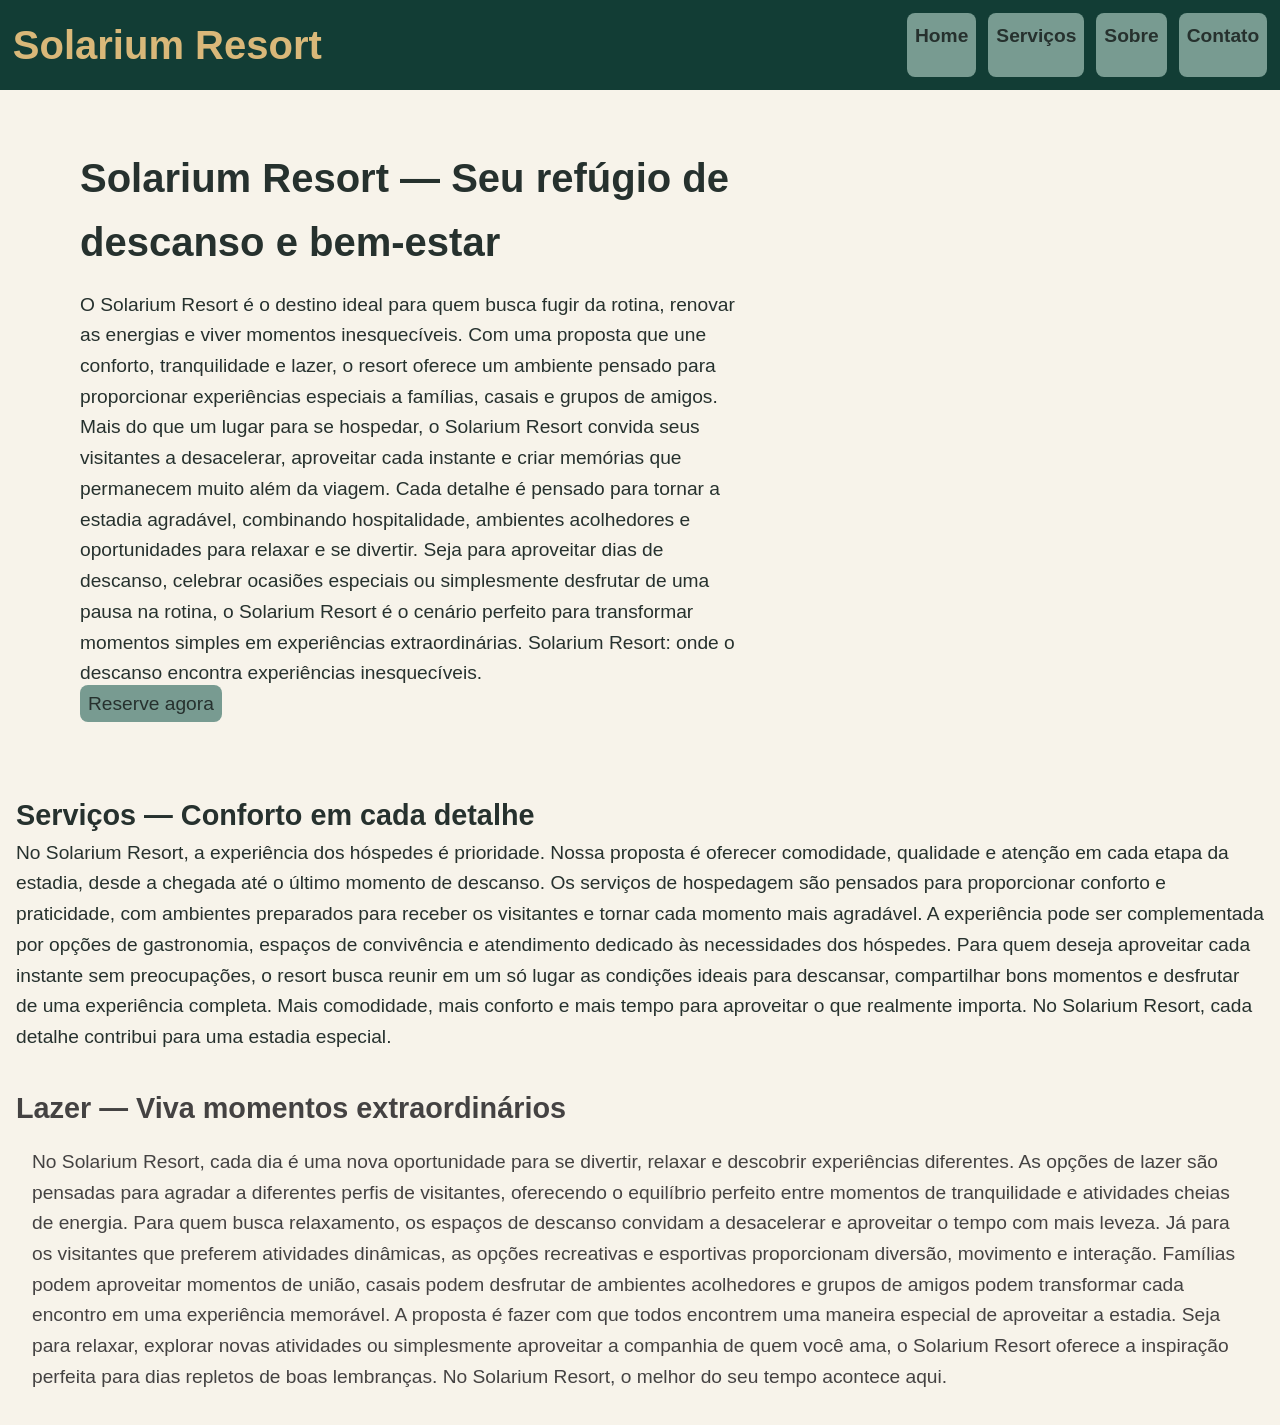
==== index.html @ 3e51956e "Mudança na identidade visual, padronização das cores em variáveis entre outros" ====
<!DOCTYPE html>
<html lang="">
  <head>
    <meta charset="utf-8">
    <title>Solarium Resort</title>
    <link rel="stylesheet" href="style.css">
  </head>
  <body>
    <header class="header">
      <div class="header_logo">Solarium Resort</div>

      <nav class="menu">
        <a class="one" href="#">Home</a>
        <a class="one" href="#">Serviços</a>
        <a class="one" href="#">Sobre</a>
        <a class="one" href="#">Contato</a>
        </nav>
    </header>
    <main>
      <section class="intro">
        <div class="intro_text">
          <h1>Solarium Resort — Seu refúgio de descanso e bem-estar</h1>
          <p>O Solarium Resort é o destino ideal para quem busca fugir da rotina, renovar as energias e viver momentos inesquecíveis. Com uma proposta que une conforto, tranquilidade e lazer, o resort oferece um ambiente pensado para proporcionar experiências especiais a famílias, casais e grupos de amigos.
Mais do que um lugar para se hospedar, o Solarium Resort convida seus visitantes a desacelerar, aproveitar cada instante e criar memórias que permanecem muito além da viagem. Cada detalhe é pensado para tornar a estadia agradável, combinando hospitalidade, ambientes acolhedores e oportunidades para relaxar e se divertir.
Seja para aproveitar dias de descanso, celebrar ocasiões especiais ou simplesmente desfrutar de uma pausa na rotina, o Solarium Resort é o cenário perfeito para transformar momentos simples em experiências extraordinárias.
Solarium Resort: onde o descanso encontra experiências inesquecíveis.</p>
          <a class="one" href="#" class="btn">Reserve agora</a>
        </div>
      </section>

      <section class="services">
        <h2>Serviços — Conforto em cada detalhe</h2>
        <div class="services_text">
          <p>No Solarium Resort, a experiência dos hóspedes é prioridade. Nossa proposta é oferecer comodidade, qualidade e atenção em cada etapa da estadia, desde a chegada até o último momento de descanso.

Os serviços de hospedagem são pensados para proporcionar conforto e praticidade, com ambientes preparados para receber os visitantes e tornar cada momento mais agradável. A experiência pode ser complementada por opções de gastronomia, espaços de convivência e atendimento dedicado às necessidades dos hóspedes.

Para quem deseja aproveitar cada instante sem preocupações, o resort busca reunir em um só lugar as condições ideais para descansar, compartilhar bons momentos e desfrutar de uma experiência completa.

Mais comodidade, mais conforto e mais tempo para aproveitar o que realmente importa. No Solarium Resort, cada detalhe contribui para uma estadia especial.</p>
        </div>
      </section>

      <section class="lazer">
        <h2>Lazer — Viva momentos extraordinários</h2>
        <div class="lazer_text">
          <p>No Solarium Resort, cada dia é uma nova oportunidade para se divertir, relaxar e descobrir experiências diferentes. As opções de lazer são pensadas para agradar a diferentes perfis de visitantes, oferecendo o equilíbrio perfeito entre momentos de tranquilidade e atividades cheias de energia.

Para quem busca relaxamento, os espaços de descanso convidam a desacelerar e aproveitar o tempo com mais leveza. Já para os visitantes que preferem atividades dinâmicas, as opções recreativas e esportivas proporcionam diversão, movimento e interação.

Famílias podem aproveitar momentos de união, casais podem desfrutar de ambientes acolhedores e grupos de amigos podem transformar cada encontro em uma experiência memorável. A proposta é fazer com que todos encontrem uma maneira especial de aproveitar a estadia.

Seja para relaxar, explorar novas atividades ou simplesmente aproveitar a companhia de quem você ama, o Solarium Resort oferece a inspiração perfeita para dias repletos de boas lembranças.

No Solarium Resort, o melhor do seu tempo acontece aqui.</p>
        </div>
      </section>
    </main>
    <footer></footer>
  </body>
</html>
---- style.css ----
:root{
    --highlight-color: #D9B879;
    --primary-color: #123D35;
    --secondary-color: #789B91;
    --text-color: #26312E;
    --background-color: #F7F3EA;
}

*{
    margin: 0;
    padding: 0;
    box-sizing: border-box;
    }

body{
    margin: 0;
  background-color: var(--background-color);
  color: var(--text-color);
  font-family: Arial, sans-serif;
  line-height: 1.6;
}

main{
    flex: 1;
    text-align: left;
    font-size: 1.2rem;;
}

.header{
    background-color: var(--primary-color);
    text-align: left;
    display: flex;
    justify-content: space-between;
    font-size: 2.5rem;
    padding: 0.8rem;
    color: var(--highlight-color);
    font-weight: bold;
}

.header_logo{
    font-family: 'Arial', sans-serif;
    font-weight: bold;
    font-size: 2.5rem;
}

.menu {
   display: flex;
   gap: 12px;;
   
}

.one{

    font-size: 1.2rem;
    background-color: var(--secondary-color);
    color: var(--text-color);
    padding: 0.5rem;
    text-decoration: none;
    border-radius: 8px;
}

.one:hover{
    background-color: var(--primary-color);
    color: var(--highlight-color);
    transition: background-color 0.2s ease;
}

.intro,
.services,
.about,
.footer {
  padding: 40px 5%;
}

.intro_text {
  max-width: 700px;
}

.intro h1 {
  margin-bottom: 16px;
  font-size: 2.5rem;
}


.intro_text{
    font-size: 1.2rem;
    padding: 1rem;
    text-align: left;
    color: var(--text-color);
}

.btn {
    font-size: 1.2rem;
    background-color: var(--secondary-color);
    color: var(--text-color);
    padding: 0.2rem;
    font-weight: bold;
    text-decoration: none;
    border-radius: 6px;
}

.services {
    font-size: 1.2rem;
    padding: 1rem;
    text-align: left;
    color: var(--text-color);
}

.lazer {
    font-size: 1.2rem;
    padding: 1rem;
    text-align: left;
    color: rgb(68, 66, 66);
}

.lazer_text{
    font-size: 1.2rem;
    padding: 1rem;
    text-align: left;
    color: rgb(68, 66, 66);
}
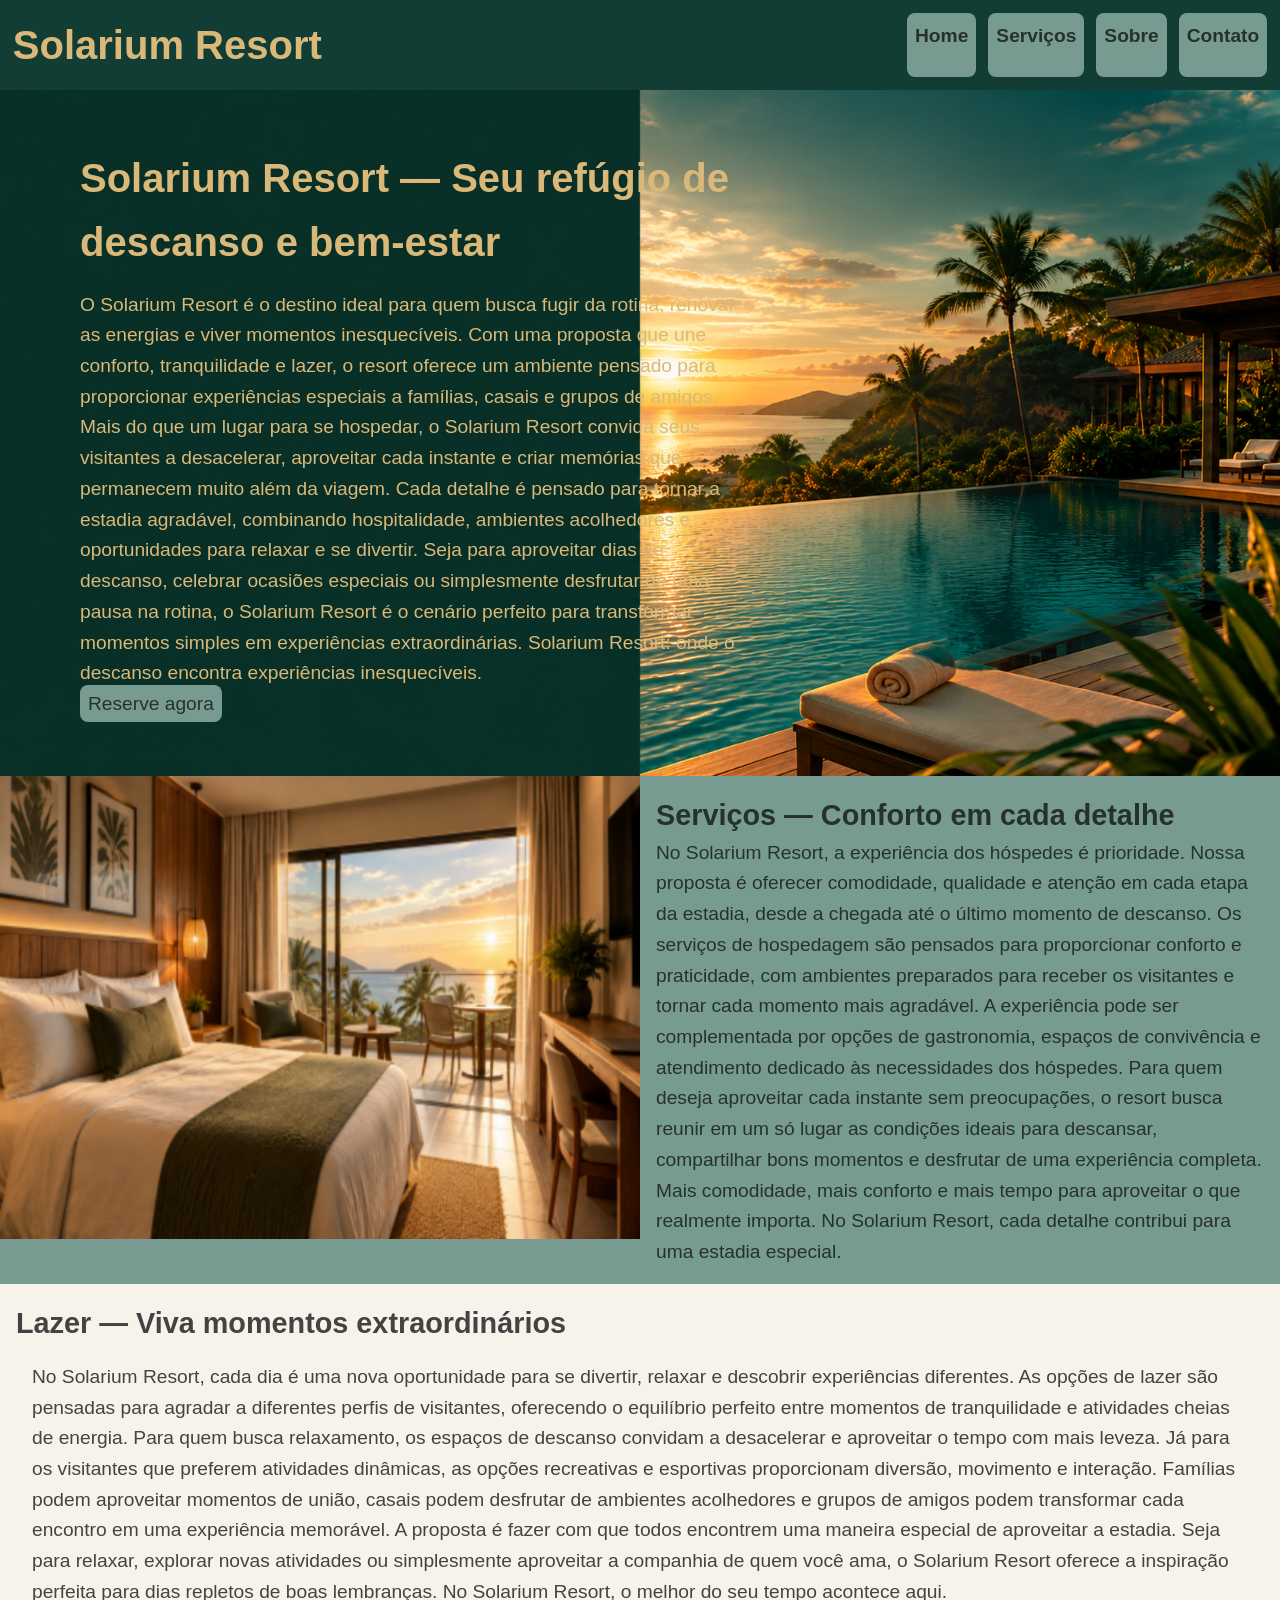
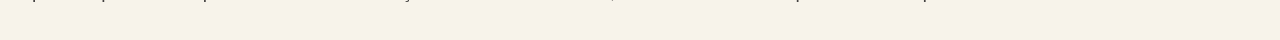
==== commit 1bbdc1ee: "Adição de imagens e estilização da página inicial" ====
--- a/index.html
+++ b/index.html
@@ -29,8 +29,9 @@
       </section>
 
       <section class="services">
-        <h2>Serviços — Conforto em cada detalhe</h2>
+        <img src="quarto.png" alt="Imagem ilustrativa de um quarto do resort">
         <div class="services_text">
+          <h2>Serviços — Conforto em cada detalhe</h2>
           <p>No Solarium Resort, a experiência dos hóspedes é prioridade. Nossa proposta é oferecer comodidade, qualidade e atenção em cada etapa da estadia, desde a chegada até o último momento de descanso.
 
 Os serviços de hospedagem são pensados para proporcionar conforto e praticidade, com ambientes preparados para receber os visitantes e tornar cada momento mais agradável. A experiência pode ser complementada por opções de gastronomia, espaços de convivência e atendimento dedicado às necessidades dos hóspedes.
--- a/style.css
+++ b/style.css
@@ -72,21 +72,24 @@
   padding: 40px 5%;
 }
 
+.intro {
+  background-image: url('imagem_intro.png');
+    background-size: cover;
+    background-position: center;
+    background-repeat: no-repeat;
+    min-height: 400px;
+}
 .intro_text {
   max-width: 700px;
+  font-size: 1.2rem;
+    padding: 1rem;
+    text-align: left;
+    color: var(--highlight-color);
 }
 
 .intro h1 {
   margin-bottom: 16px;
   font-size: 2.5rem;
-}
-
-
-.intro_text{
-    font-size: 1.2rem;
-    padding: 1rem;
-    text-align: left;
-    color: var(--text-color);
 }
 
 .btn {
@@ -100,7 +103,25 @@
 }
 
 .services {
-    font-size: 1.2rem;
+    display: flex;
+    background-color: var(--secondary-color);
+    color: var(--text-color);
+    justify-content: space-between;
+    padding: 0;
+    overflow: hidden;
+}
+.services img {
+    display: block;
+    width: 50%;
+    max-width: none;
+    height: 100%;
+    object-fit: cover;
+    margin: 0;
+    padding: 0;
+}
+.services_text {
+    max-width: 700px;
+  font-size: 1.2rem;
     padding: 1rem;
     text-align: left;
     color: var(--text-color);
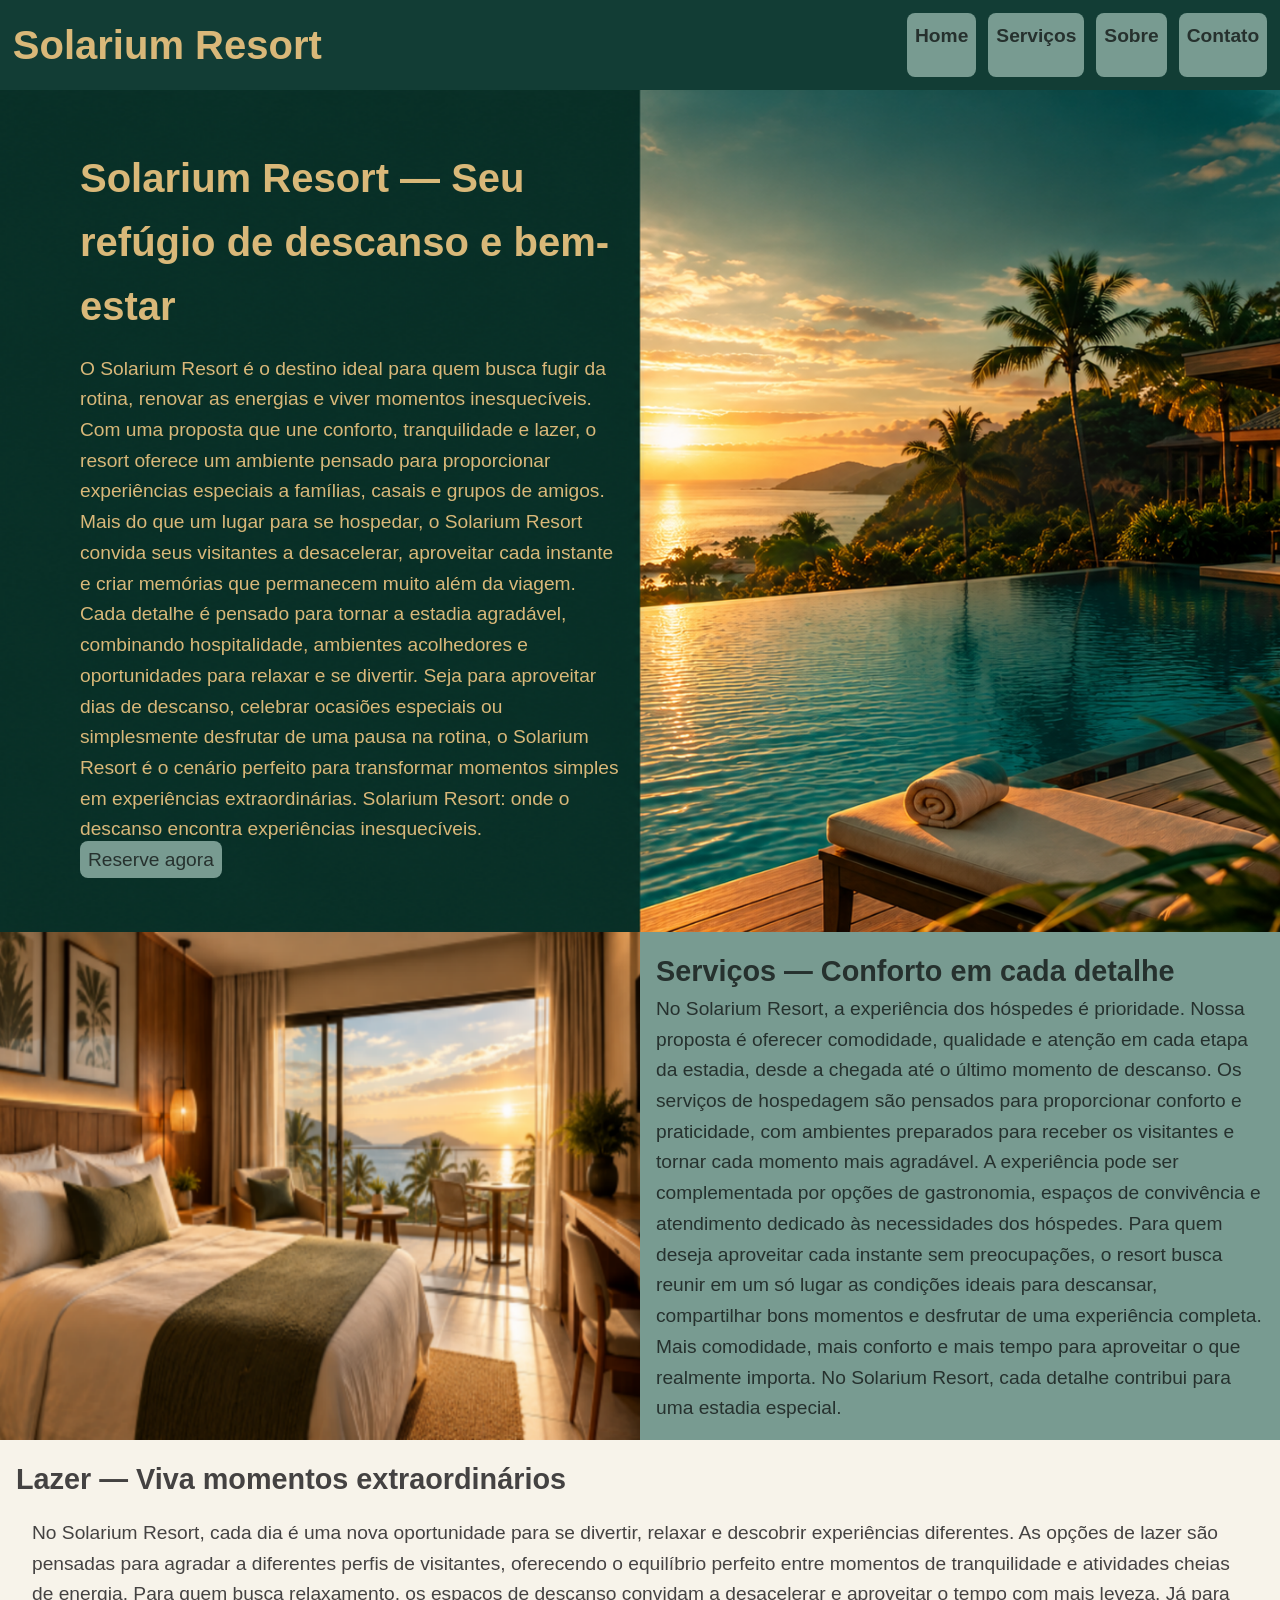
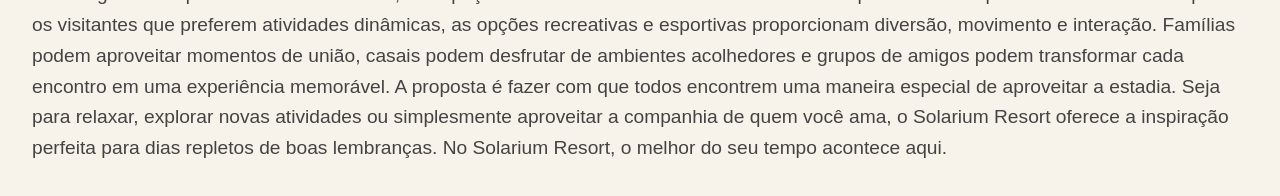
==== commit 6c0d5364: "ajuste layout" ====
--- a/index.html
+++ b/index.html
@@ -29,7 +29,6 @@
       </section>
 
       <section class="services">
-        <img src="quarto.png" alt="Imagem ilustrativa de um quarto do resort">
         <div class="services_text">
           <h2>Serviços — Conforto em cada detalhe</h2>
           <p>No Solarium Resort, a experiência dos hóspedes é prioridade. Nossa proposta é oferecer comodidade, qualidade e atenção em cada etapa da estadia, desde a chegada até o último momento de descanso.
--- a/style.css
+++ b/style.css
@@ -80,7 +80,7 @@
     min-height: 400px;
 }
 .intro_text {
-  max-width: 700px;
+  max-width: 50%;
   font-size: 1.2rem;
     padding: 1rem;
     text-align: left;
@@ -103,28 +103,29 @@
 }
 
 .services {
+    min-height: 500px;
     display: flex;
+    flex-direction: row-reverse;
     background-color: var(--secondary-color);
     color: var(--text-color);
-    justify-content: space-between;
     padding: 0;
     overflow: hidden;
 }
-.services img {
-    display: block;
-    width: 50%;
-    max-width: none;
-    height: 100%;
-    object-fit: cover;
-    margin: 0;
-    padding: 0;
-}
+
 .services_text {
-    max-width: 700px;
+    max-width: 50%;
   font-size: 1.2rem;
     padding: 1rem;
     text-align: left;
     color: var(--text-color);
+}
+.services::after {
+    content: "";
+   flex: 1;
+   background-image: url('quarto.png');
+   background-size: cover;
+   background-position: center;
+   background-repeat: no-repeat;
 }
 
 .lazer {
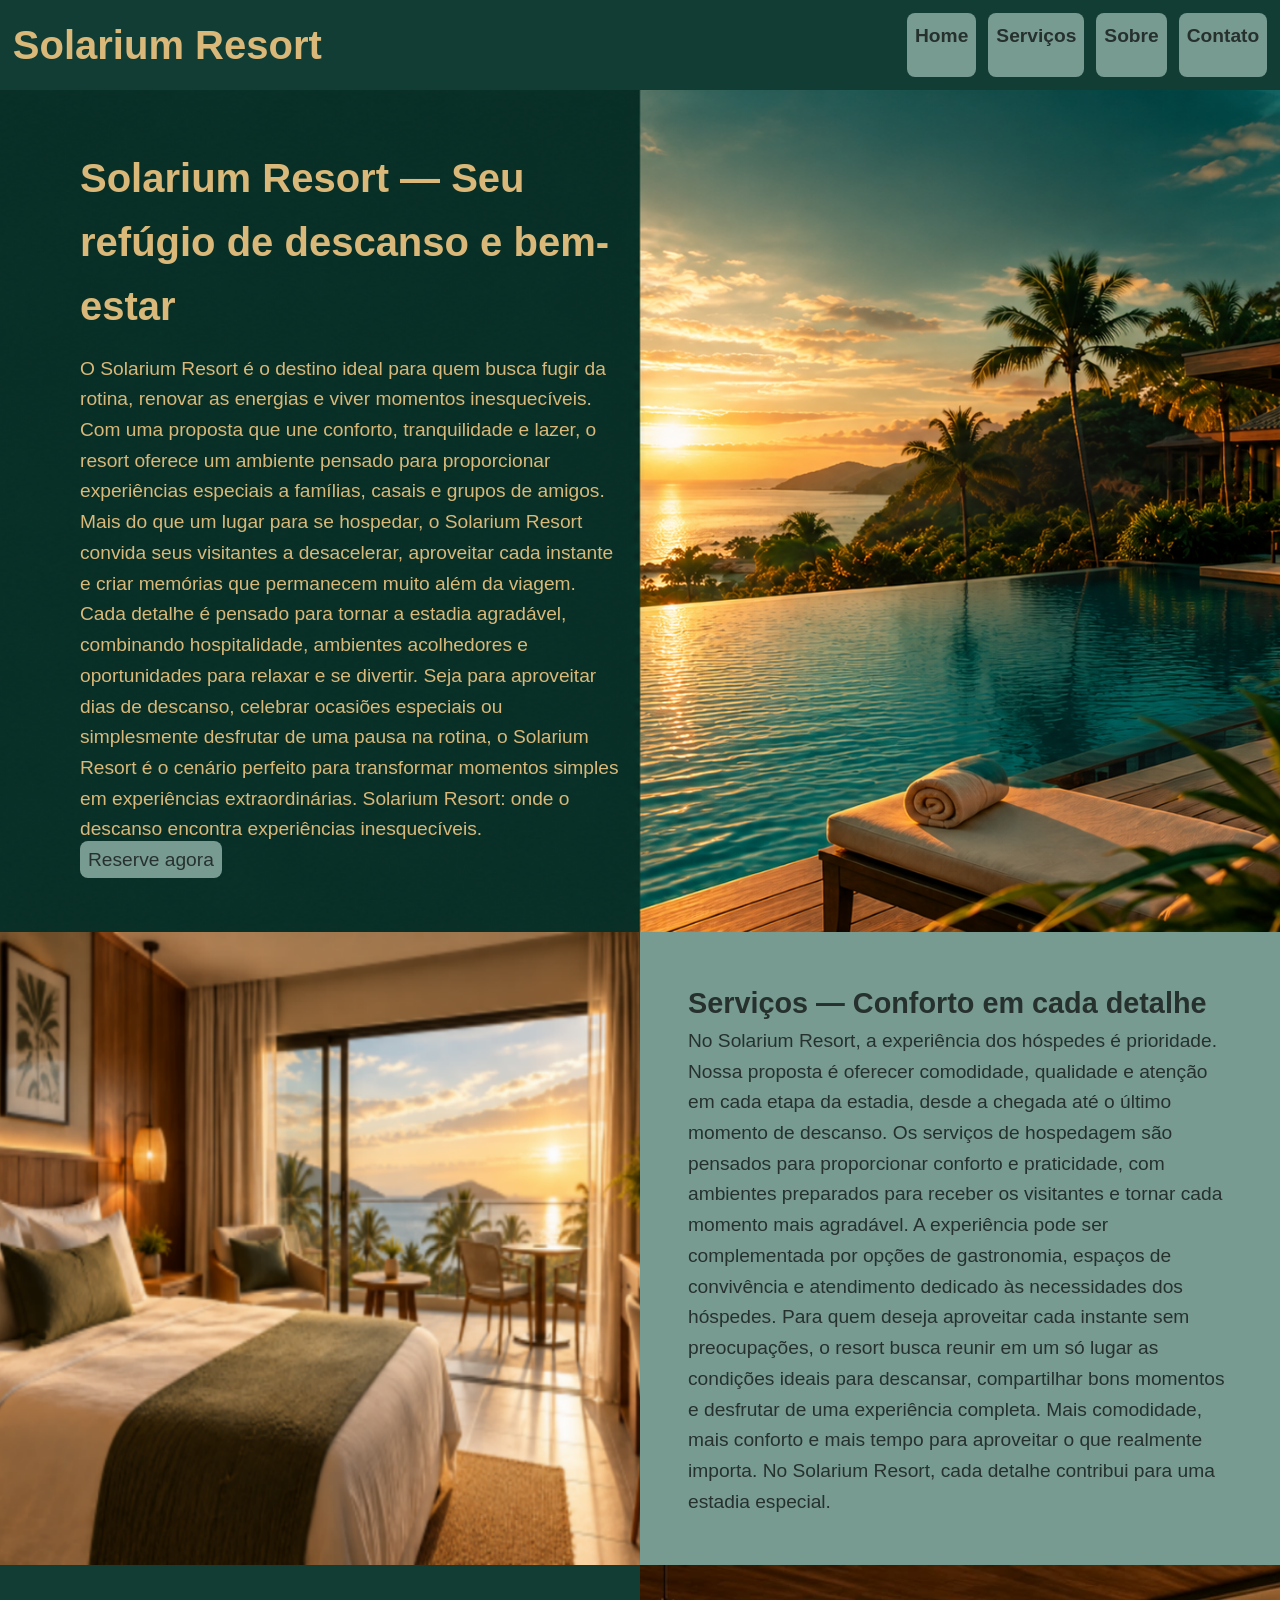
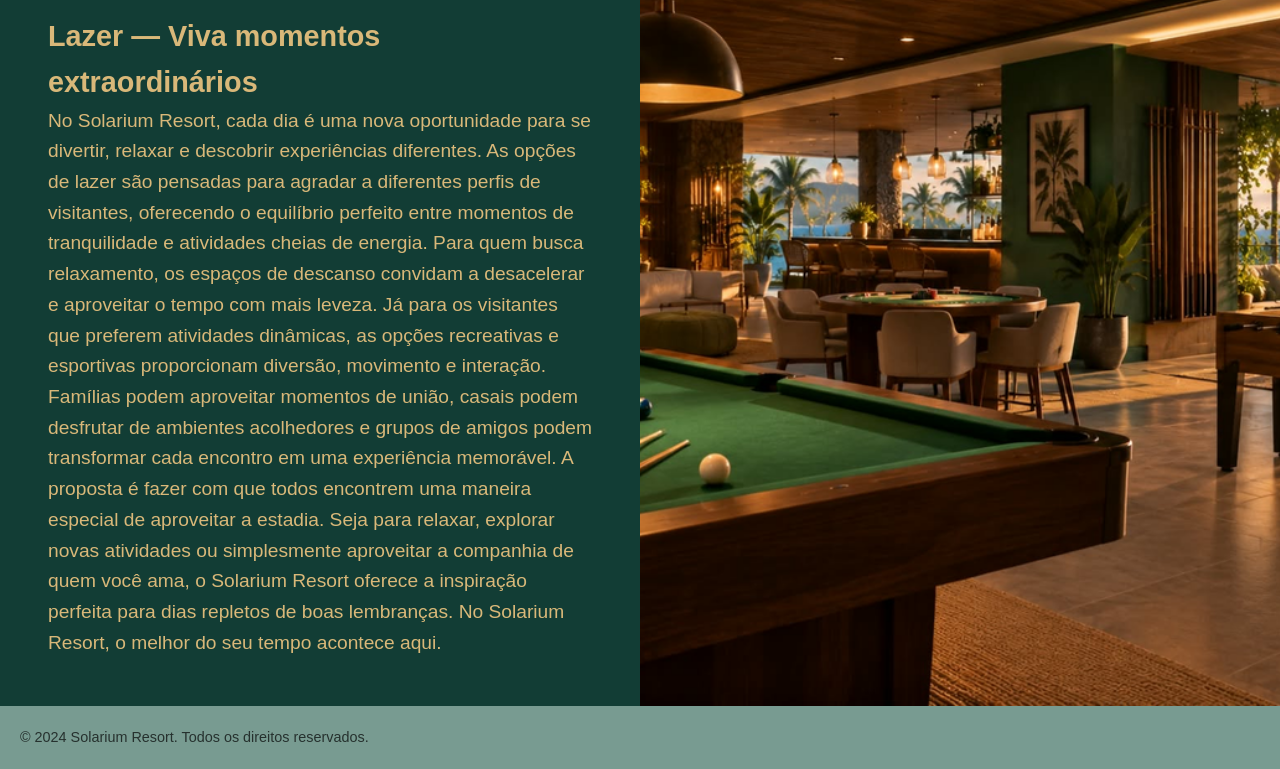
==== commit e6659156: "ajuste layout lazer e footer" ====
--- a/index.html
+++ b/index.html
@@ -42,8 +42,8 @@
       </section>
 
       <section class="lazer">
-        <h2>Lazer — Viva momentos extraordinários</h2>
         <div class="lazer_text">
+          <h2>Lazer — Viva momentos extraordinários</h2>
           <p>No Solarium Resort, cada dia é uma nova oportunidade para se divertir, relaxar e descobrir experiências diferentes. As opções de lazer são pensadas para agradar a diferentes perfis de visitantes, oferecendo o equilíbrio perfeito entre momentos de tranquilidade e atividades cheias de energia.
 
 Para quem busca relaxamento, os espaços de descanso convidam a desacelerar e aproveitar o tempo com mais leveza. Já para os visitantes que preferem atividades dinâmicas, as opções recreativas e esportivas proporcionam diversão, movimento e interação.
@@ -56,6 +56,9 @@
         </div>
       </section>
     </main>
-    <footer></footer>
+    
+    <footer class="footer">
+      <p>© 2024 Solarium Resort. Todos os direitos reservados.</p>
+    </footer>
   </body>
 </html>
--- a/style.css
+++ b/style.css
@@ -115,7 +115,7 @@
 .services_text {
     max-width: 50%;
   font-size: 1.2rem;
-    padding: 1rem;
+    padding: 3rem;
     text-align: left;
     color: var(--text-color);
 }
@@ -129,15 +129,40 @@
 }
 
 .lazer {
+    min-height: 500px;
+    display: flex;
+    background-color: var(--primary-color);
     font-size: 1.2rem;
-    padding: 1rem;
+    padding: 0rem;
     text-align: left;
-    color: rgb(68, 66, 66);
+    color: var(--highlight-color);
 }
 
 .lazer_text{
+    max-width: 50%;
     font-size: 1.2rem;
-    padding: 1rem;
+    padding: 3rem;
     text-align: left;
-    color: rgb(68, 66, 66);
+    color: var(--highlight-color);
+}
+
+.lazer::after {
+    content: "";
+   flex: 1;
+   background-image: url('lazer.png');
+   background-size: cover;
+   background-position: center;
+   background-repeat: no-repeat;
+}
+
+.footer {
+  background-color: var(--secondary-color);
+  color: var(--text-color);
+  text-align: left;
+  padding: 20px;
+}
+
+.footer p {
+  margin: 0;
+  font-size: 0.9rem;
 }
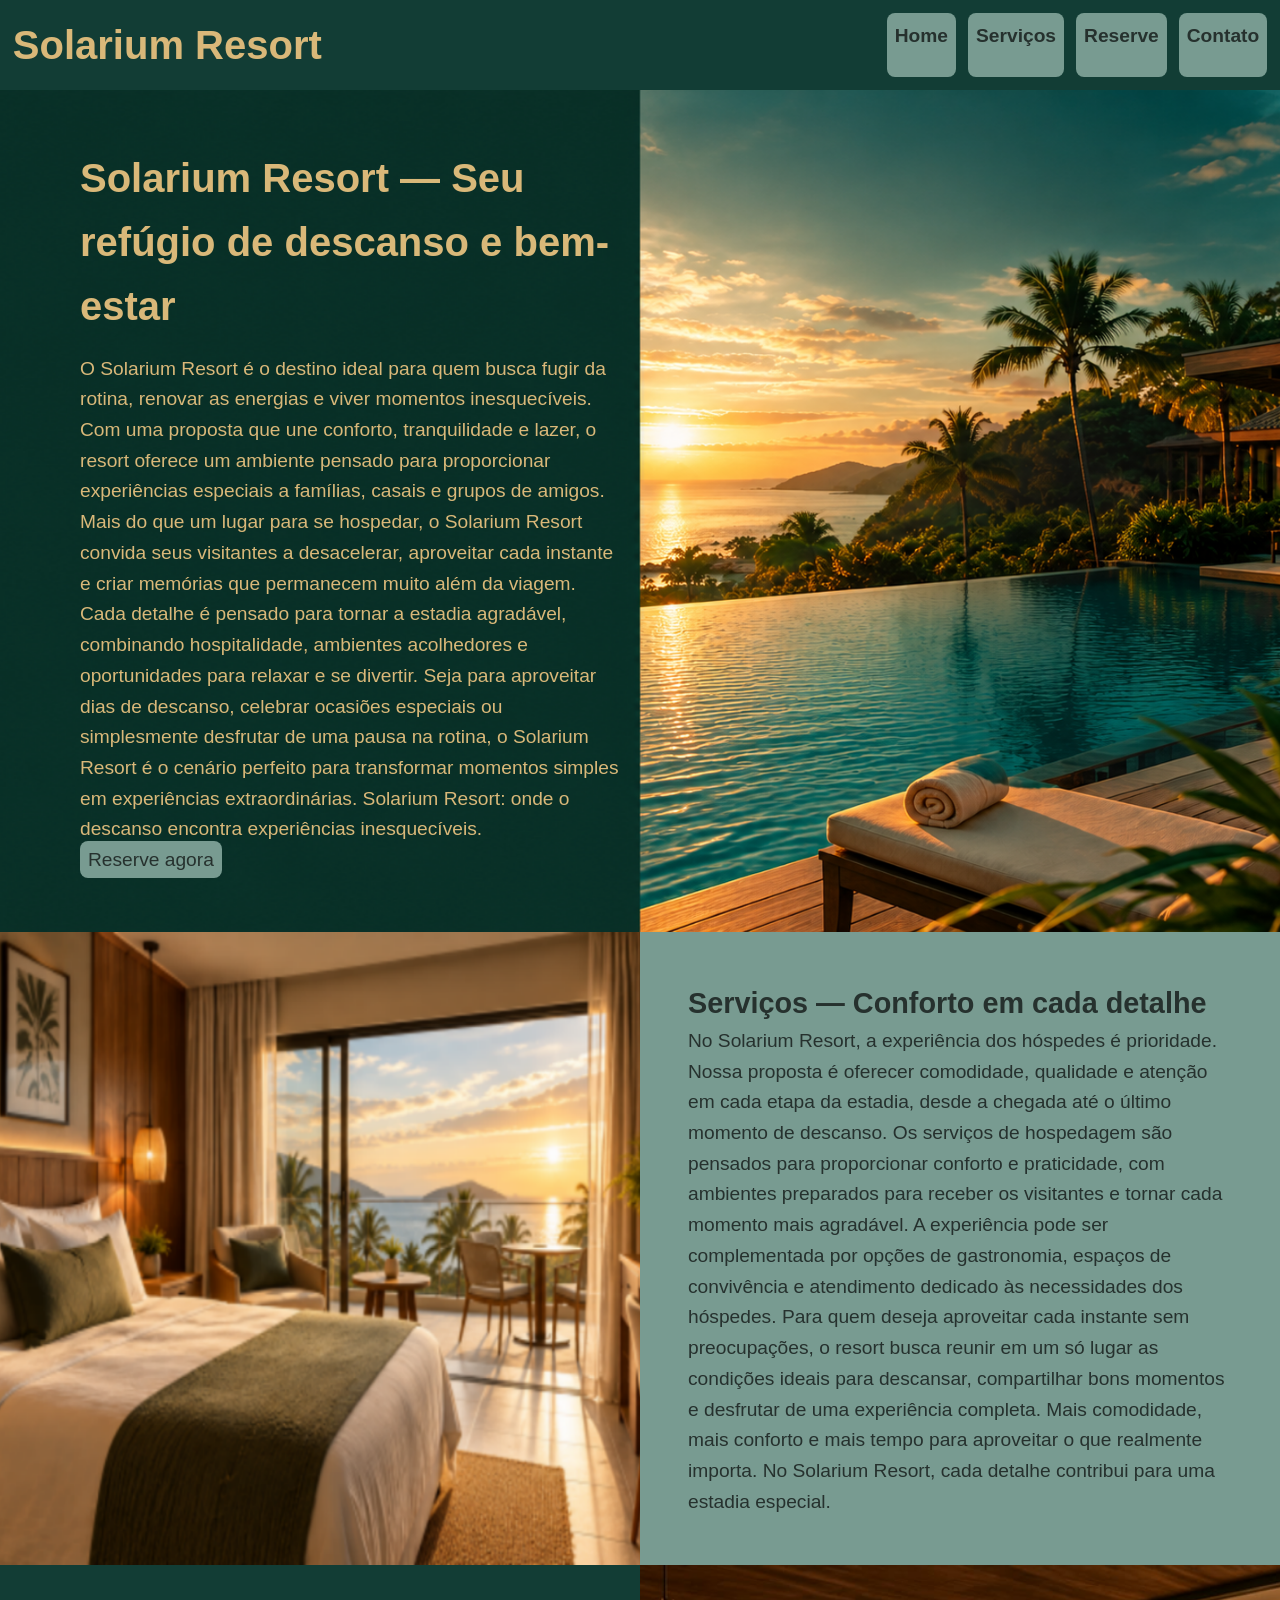
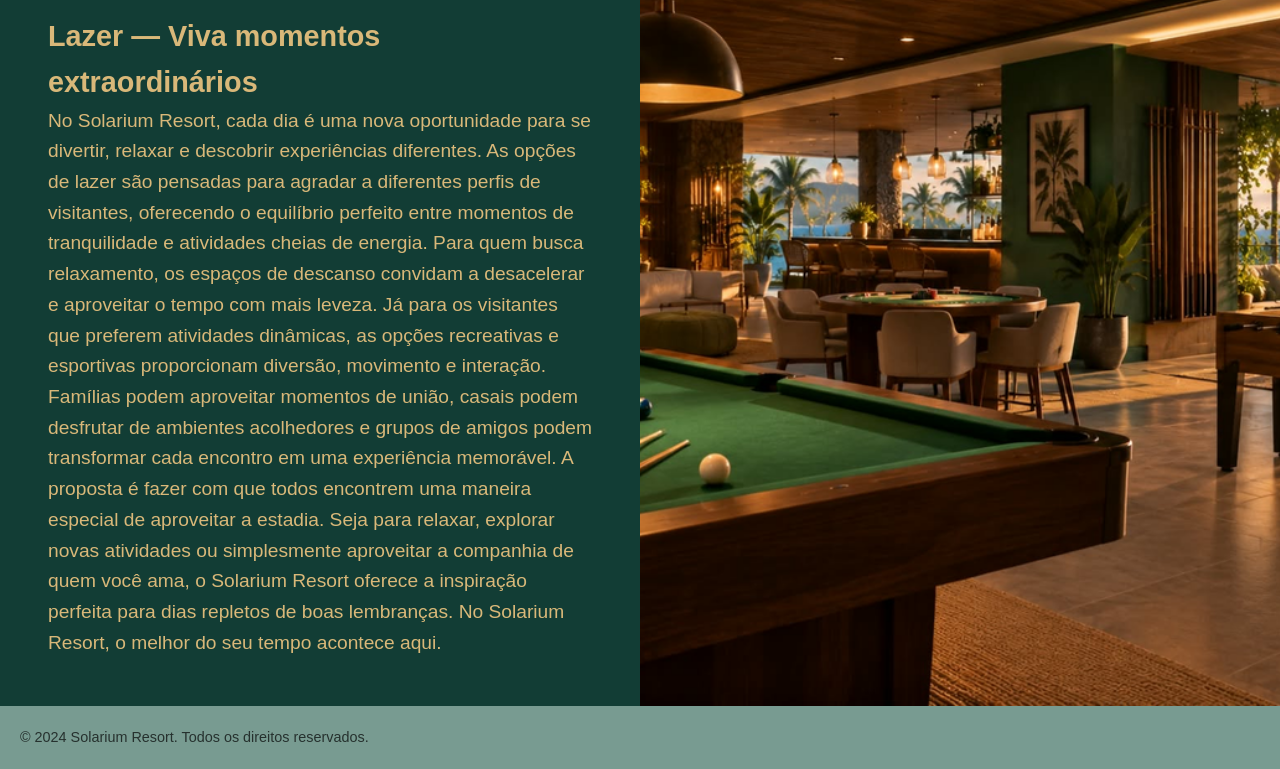
==== commit 8e2f090b: "Criação das páginas reservas e contatos" ====
--- a/index.html
+++ b/index.html
@@ -10,10 +10,10 @@
       <div class="header_logo">Solarium Resort</div>
 
       <nav class="menu">
-        <a class="one" href="#">Home</a>
-        <a class="one" href="#">Serviços</a>
-        <a class="one" href="#">Sobre</a>
-        <a class="one" href="#">Contato</a>
+        <a class="one" href="index.html">Home</a>
+        <a class="one" href="servicos.html">Serviços</a>
+        <a class="one" href="reservas.html">Reserve</a>
+        <a class="one" href="contato.html">Contato</a>
         </nav>
     </header>
     <main>
--- a/style.css
+++ b/style.css
@@ -13,6 +13,9 @@
     }
 
 body{
+    min-height: 100vh;
+  display: flex;
+  flex-direction: column;
     margin: 0;
   background-color: var(--background-color);
   color: var(--text-color);
@@ -73,7 +76,7 @@
 }
 
 .intro {
-  background-image: url('imagem_intro.png');
+  background-image: url('img/imagem_intro.png');
     background-size: cover;
     background-position: center;
     background-repeat: no-repeat;
@@ -122,7 +125,7 @@
 .services::after {
     content: "";
    flex: 1;
-   background-image: url('quarto.png');
+   background-image: url('img/quarto.png');
    background-size: cover;
    background-position: center;
    background-repeat: no-repeat;
@@ -149,10 +152,59 @@
 .lazer::after {
     content: "";
    flex: 1;
-   background-image: url('lazer.png');
+   background-image: url('img/lazer.png');
    background-size: cover;
    background-position: center;
    background-repeat: no-repeat;
+}
+
+.reservas {
+  padding: 40px 5%;
+  background-color: var(--background-color);
+  color: var(--text-color);
+}
+
+.reservas h1 {
+  margin-bottom: 16px;
+  color: var(--primary-color);
+  font-size: 2.5rem;
+  text-align: center;
+}
+
+.reservas p {
+  margin-bottom: 24px;
+  text-align: center;
+}
+
+.reservas form {
+  display: flex;
+  flex-direction: column;
+  gap: 12px;
+  max-width: 700px;
+  margin: 0 auto;
+  padding: 2rem;
+  color: var(--text-color);
+  background-color: var(--secondary-color);
+  border-radius: 8px;
+}
+
+.reservas input {
+  width: 100%;
+  padding: 0.5rem;
+  color: var(--text-color);
+  font-size: 1rem;
+  border: none;
+  border-radius: 6px;
+}
+
+.reservas button {
+  padding: 0.5rem;
+  background-color: var(--primary-color);
+  color: var(--highlight-color);
+  font-size: 1.2rem;
+  border: none;
+  border-radius: 8px;
+  cursor: pointer;
 }
 
 .footer {
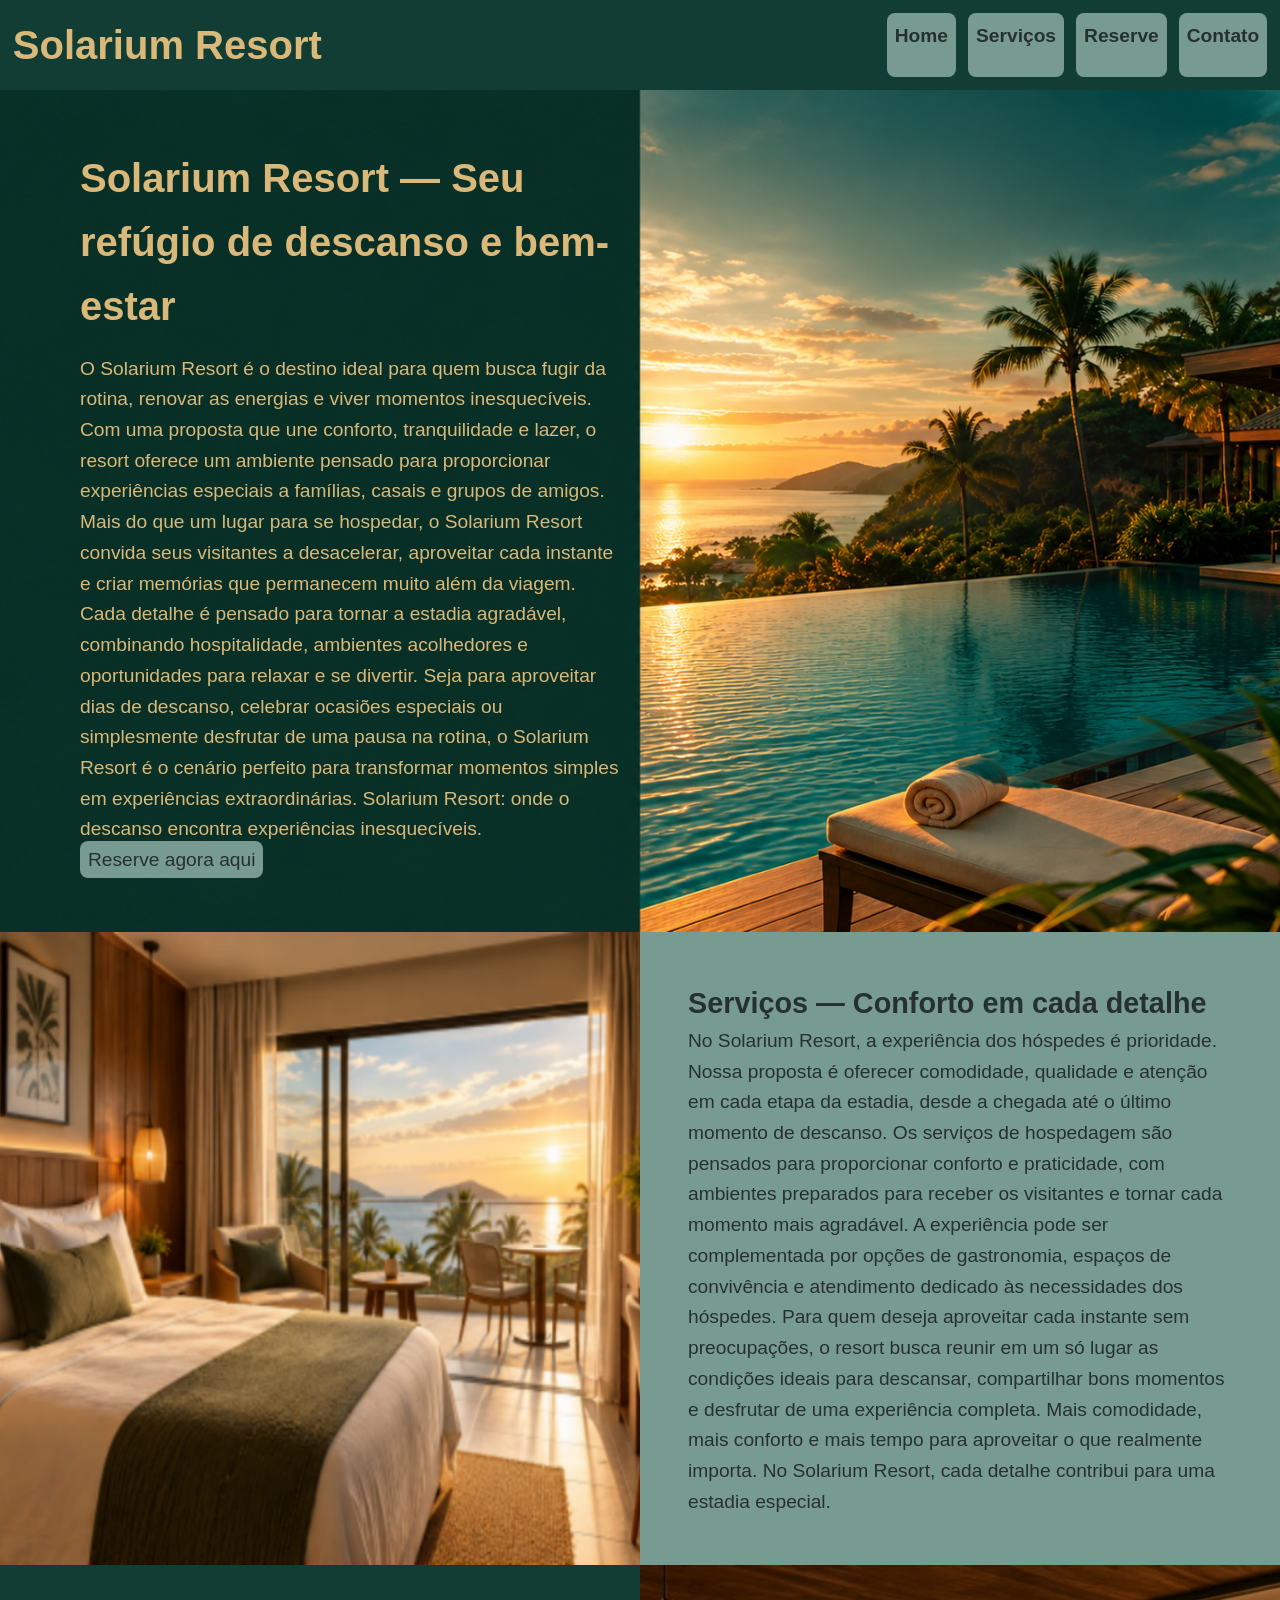
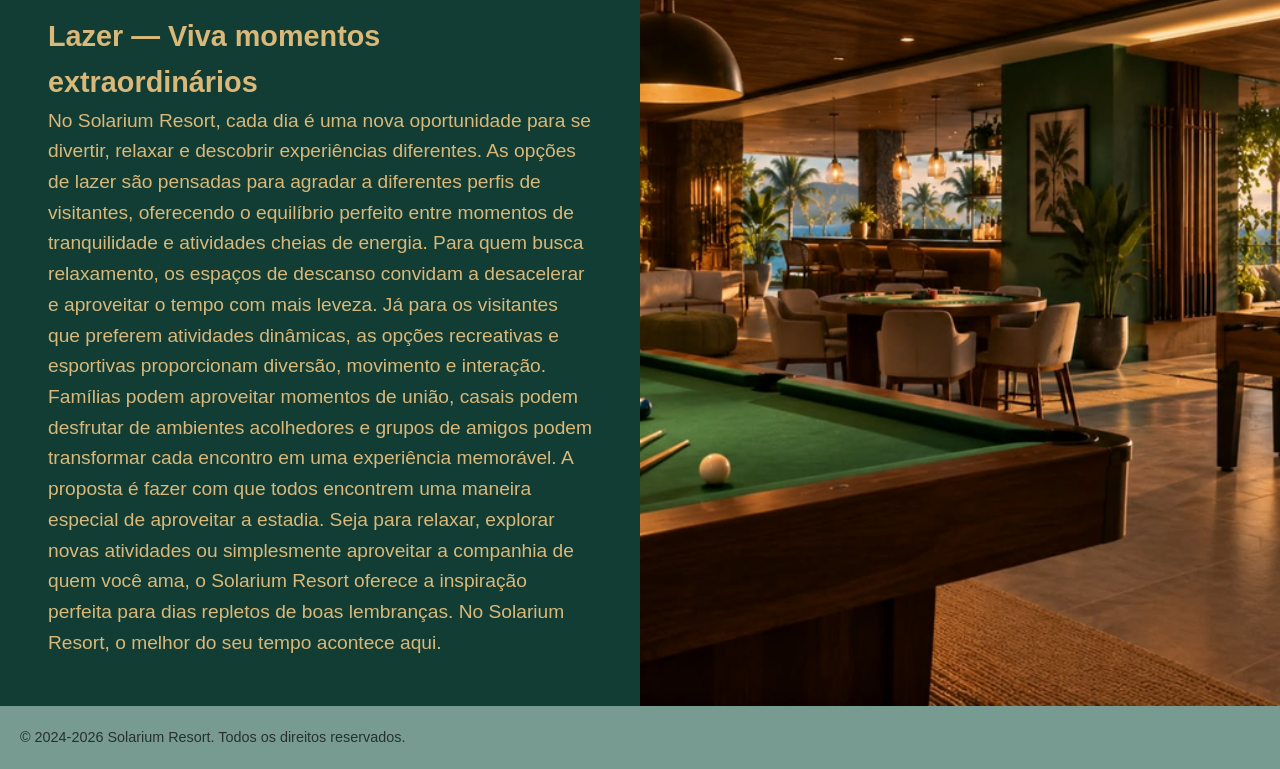
==== commit b95e1ea3: "arrumando link botão e add 2026 no footer" ====
--- a/index.html
+++ b/index.html
@@ -24,7 +24,7 @@
 Mais do que um lugar para se hospedar, o Solarium Resort convida seus visitantes a desacelerar, aproveitar cada instante e criar memórias que permanecem muito além da viagem. Cada detalhe é pensado para tornar a estadia agradável, combinando hospitalidade, ambientes acolhedores e oportunidades para relaxar e se divertir.
 Seja para aproveitar dias de descanso, celebrar ocasiões especiais ou simplesmente desfrutar de uma pausa na rotina, o Solarium Resort é o cenário perfeito para transformar momentos simples em experiências extraordinárias.
 Solarium Resort: onde o descanso encontra experiências inesquecíveis.</p>
-          <a class="one" href="#" class="btn">Reserve agora</a>
+          <a class="one" href="reservas.html" class="btn">Reserve agora aqui</a>
         </div>
       </section>
 
@@ -58,7 +58,7 @@
     </main>
     
     <footer class="footer">
-      <p>© 2024 Solarium Resort. Todos os direitos reservados.</p>
+      <p>© 2024-2026 Solarium Resort. Todos os direitos reservados.</p>
     </footer>
   </body>
 </html>
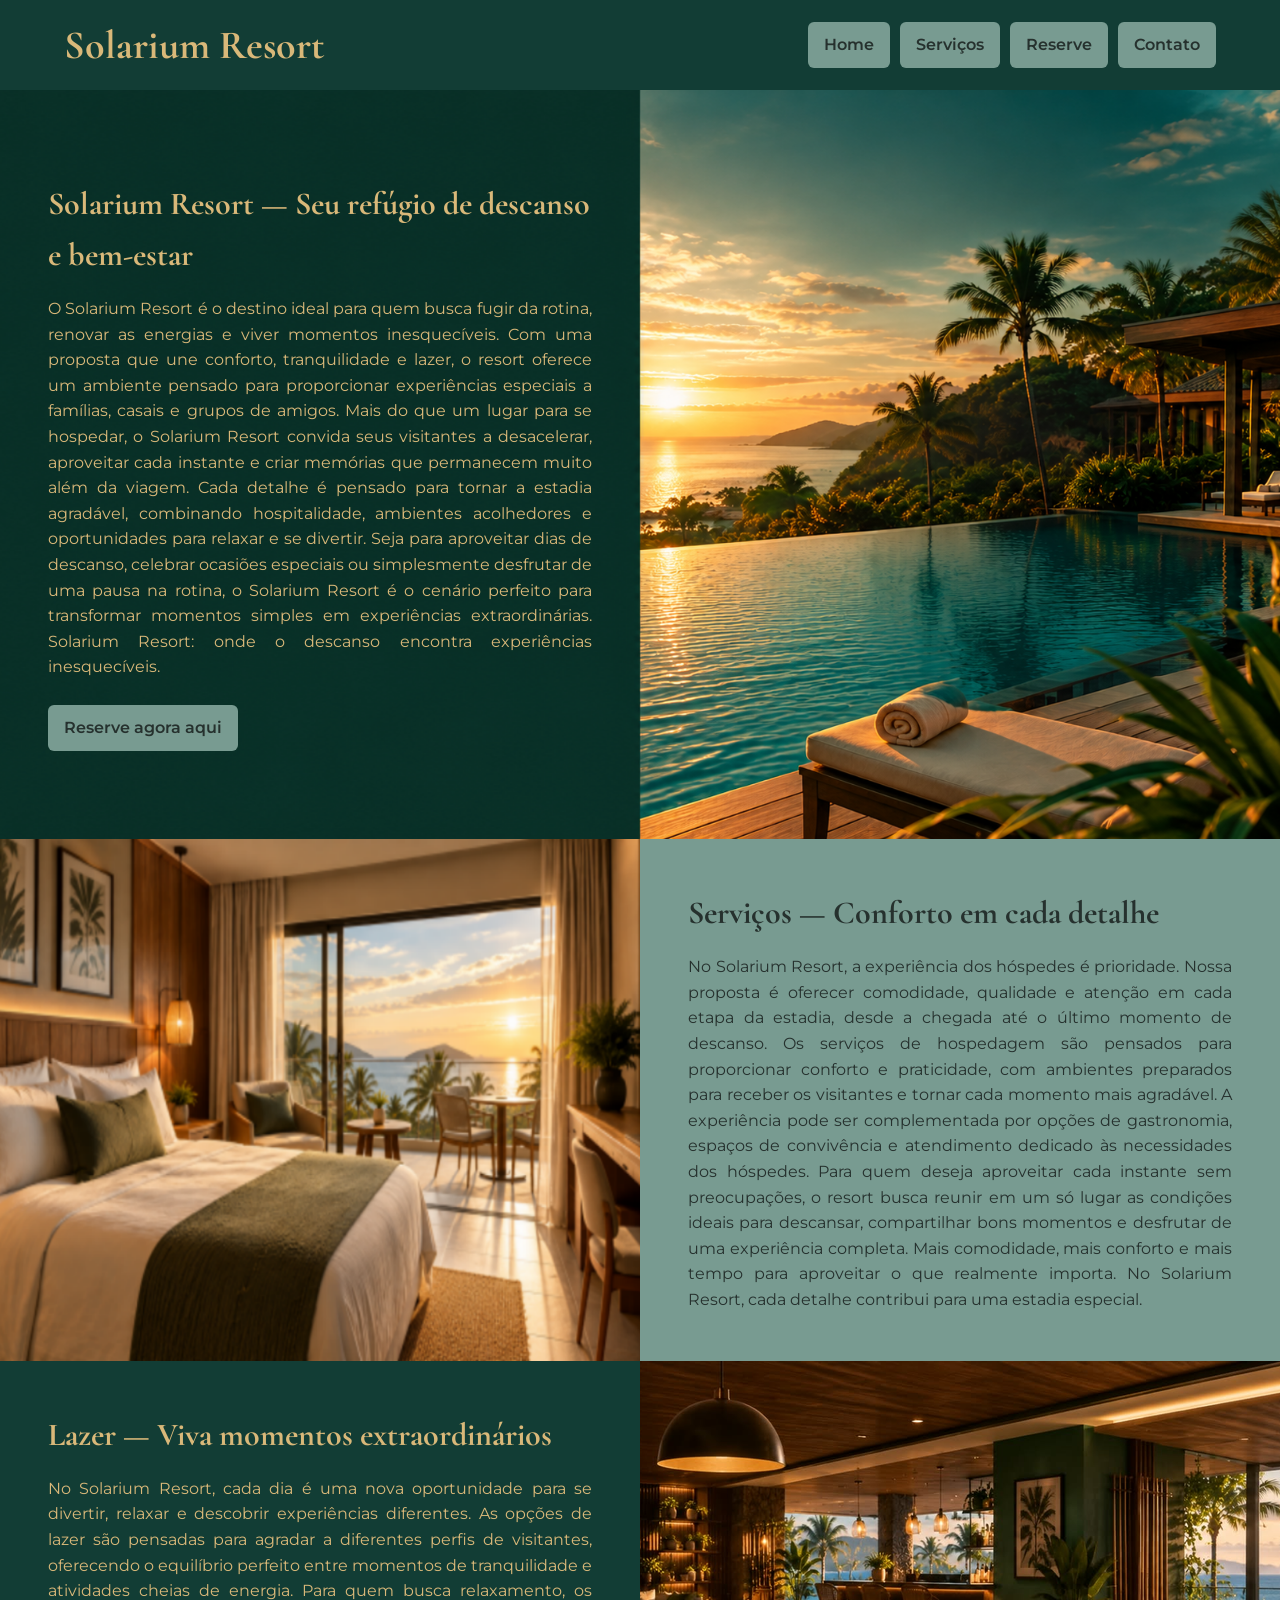
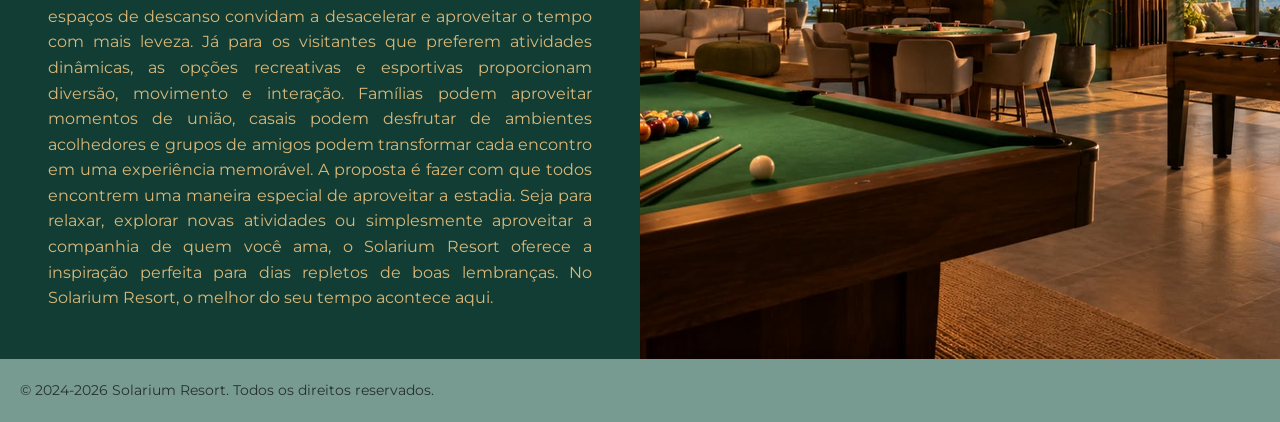
==== commit ff1c1956: "Correção final index.html adicionado linguagem e quebra de linha" ====
--- a/index.html
+++ b/index.html
@@ -1,5 +1,5 @@
 <!DOCTYPE html>
-<html lang="">
+<html lang="pt-BR">
   <head>
     <meta charset="utf-8">
     <title>Solarium Resort</title>
@@ -23,7 +23,7 @@
           <p>O Solarium Resort é o destino ideal para quem busca fugir da rotina, renovar as energias e viver momentos inesquecíveis. Com uma proposta que une conforto, tranquilidade e lazer, o resort oferece um ambiente pensado para proporcionar experiências especiais a famílias, casais e grupos de amigos.
 Mais do que um lugar para se hospedar, o Solarium Resort convida seus visitantes a desacelerar, aproveitar cada instante e criar memórias que permanecem muito além da viagem. Cada detalhe é pensado para tornar a estadia agradável, combinando hospitalidade, ambientes acolhedores e oportunidades para relaxar e se divertir.
 Seja para aproveitar dias de descanso, celebrar ocasiões especiais ou simplesmente desfrutar de uma pausa na rotina, o Solarium Resort é o cenário perfeito para transformar momentos simples em experiências extraordinárias.
-Solarium Resort: onde o descanso encontra experiências inesquecíveis.</p>
+Solarium Resort: onde o descanso encontra experiências inesquecíveis.</p><br>
           <a class="one" href="reservas.html" class="btn">Reserve agora aqui</a>
         </div>
       </section>
--- a/style.css
+++ b/style.css
@@ -1,80 +1,110 @@
+
+/* Importação das fontes utilizadas no site */
+@import url('https://fonts.googleapis.com/css2?family=Cormorant+Garamond:wght@400;500;600;700&family=Montserrat:wght@400;500;600;700&display=swap');
+
+/* Cores e fontes padronizadas do projeto */
 :root{
     --highlight-color: #D9B879;
     --primary-color: #123D35;
     --secondary-color: #789B91;
     --text-color: #26312E;
     --background-color: #F7F3EA;
-}
-
+    --font-title: 'Cormorant Garamond', serif;
+    --font-body: 'Montserrat', sans-serif;
+}
+
+/* Remove margens e espaçamentos padrão do navegador */
 *{
     margin: 0;
     padding: 0;
     box-sizing: border-box;
     }
 
-body{
+/* Define a aparência geral corpo do site */
+body {
     min-height: 100vh;
-  display: flex;
-  flex-direction: column;
-    margin: 0;
-  background-color: var(--background-color);
-  color: var(--text-color);
-  font-family: Arial, sans-serif;
-  line-height: 1.6;
-}
-
-main{
+    display: flex;
+    flex-direction: column;
+    background-color: var(--background-color);
+    color: var(--text-color);
+    font-family: var(--font-body);
+    font-size: 16px;
+    line-height: 1.6;
+}
+
+main {
     flex: 1;
-    text-align: left;
-    font-size: 1.2rem;;
-}
-
-.header{
+}
+
+/* Organiza a marca e os links do menu */
+.header {
     background-color: var(--primary-color);
-    text-align: left;
     display: flex;
     justify-content: space-between;
+    align-items: center;
+    gap: 12px;
+    padding: 0.8rem 5%;
+    color: var(--highlight-color);
+}
+
+.header_logo {
+    font-family: var(--font-title);
     font-size: 2.5rem;
-    padding: 0.8rem;
-    color: var(--highlight-color);
-    font-weight: bold;
-}
-
-.header_logo{
-    font-family: 'Arial', sans-serif;
-    font-weight: bold;
-    font-size: 2.5rem;
-}
-
+    font-weight: 700;
+}
+
+/* links do menu com espaçamento */
 .menu {
-   display: flex;
-   gap: 12px;;
-   
-}
-
-.one{
-
-    font-size: 1.2rem;
+    display: flex;
+    flex-wrap: wrap;
+    gap: 10px;
+}
+
+/* Estilos compartilhados entre os botões */
+.one, .btn {
+    display: inline-block;
+    padding: 10px 16px;
+    font-family: var(--font-body);
+    font-size: 1rem;
+    font-weight: 600;
+    text-decoration: none;
+    border-radius: 6px;
+    transition: 0.2s ease;
+}
+
+/* Botões do menu */
+.one {
     background-color: var(--secondary-color);
     color: var(--text-color);
-    padding: 0.5rem;
-    text-decoration: none;
-    border-radius: 8px;
-}
-
-.one:hover{
+}
+
+.one:hover {
     background-color: var(--primary-color);
     color: var(--highlight-color);
-    transition: background-color 0.2s ease;
-}
-
+}
+
+/* Botão principal da seção de introdução */
+.btn {
+    margin-top: 5px;
+    padding: 12px 22px;
+    background-color: var(--highlight-color);
+    color: var(--primary-color);
+}
+
+.btn:hover {
+    background-color: var(--primary-color);
+    color: var(--highlight-color);
+}
+
+/* Espaçamento padrão das seções informativas */
 .intro,
 .services,
 .about,
 .footer {
-  padding: 40px 5%;
-}
-
+  padding: 40px 0%;
+}
+
+/* apresentação do resort */
 .intro {
   background-image: url('img/imagem_intro.png');
     background-size: cover;
@@ -83,28 +113,22 @@
     min-height: 400px;
 }
 .intro_text {
-  max-width: 50%;
-  font-size: 1.2rem;
-    padding: 1rem;
+    max-width: 50%;
+    padding: 3rem;
+    color: var(--highlight-color);
+    font-family: var(--font-body);
+    font-size: 1rem;
+    text-align: justify;
+}
+
+.intro h1 {
+    margin-bottom: 16px;
+    font-family: var(--font-title);
+    font-size: 2rem;
     text-align: left;
-    color: var(--highlight-color);
-}
-
-.intro h1 {
-  margin-bottom: 16px;
-  font-size: 2.5rem;
-}
-
-.btn {
-    font-size: 1.2rem;
-    background-color: var(--secondary-color);
-    color: var(--text-color);
-    padding: 0.2rem;
-    font-weight: bold;
-    text-decoration: none;
-    border-radius: 6px;
-}
-
+}
+
+/* serviços */
 .services {
     min-height: 500px;
     display: flex;
@@ -117,11 +141,20 @@
 
 .services_text {
     max-width: 50%;
-  font-size: 1.2rem;
+    font-size: 1rem;
     padding: 3rem;
+    text-align: justify;
+    color: var(--text-color);
+}
+
+.services_text h1,
+.services_text h2 {
+    margin-bottom: 16px;
+    font-family: var(--font-title);
+    font-size: 2rem;
     text-align: left;
-    color: var(--text-color);
-}
+}
+/* Imagem do quarto */
 .services::after {
     content: "";
    flex: 1;
@@ -131,6 +164,7 @@
    background-repeat: no-repeat;
 }
 
+/* seção de lazer */
 .lazer {
     min-height: 500px;
     display: flex;
@@ -141,14 +175,23 @@
     color: var(--highlight-color);
 }
 
-.lazer_text{
+.lazer_text {
     max-width: 50%;
-    font-size: 1.2rem;
+    font-size: 1rem;
     padding: 3rem;
+    text-align: justify;
+    color: var(--highlight-color);
+}
+
+.lazer_text h1,
+.lazer_text h2 {
+    margin-bottom: 16px;
+    font-family: var(--font-title);
+    font-size: 2rem;
     text-align: left;
-    color: var(--highlight-color);
-}
-
+}
+
+/* Imagem de lazer posicionada */
 .lazer::after {
     content: "";
    flex: 1;
@@ -158,6 +201,9 @@
    background-repeat: no-repeat;
 }
 
+/* ========================================
+   8. SEÇÃO DE RESERVAS
+   ======================================== */
 .reservas {
   padding: 40px 5%;
   background-color: var(--background-color);
@@ -176,6 +222,7 @@
   text-align: center;
 }
 
+/* Organiza os campos do formulário */
 .reservas form {
   display: flex;
   flex-direction: column;
@@ -217,4 +264,37 @@
 .footer p {
   margin: 0;
   font-size: 0.9rem;
-}+}
+
+@media (max-width: 700px) {
+  .header {
+    flex-direction: column;
+    gap: 12px;
+    font-size: 1.5rem;
+  }
+
+  .header_logo {
+    font-size: 1.8rem;
+  }
+
+  .menu {
+    flex-wrap: wrap;
+  }
+
+  .services,
+  .lazer {
+    min-height: 0;
+    flex-direction: column;
+  }
+
+  .services_text,
+  .lazer_text {
+    max-width: 100%;
+    padding: 2rem 5%;
+  }
+
+  .services::after,
+  .lazer::after {
+    min-height: 260px;
+  }
+}
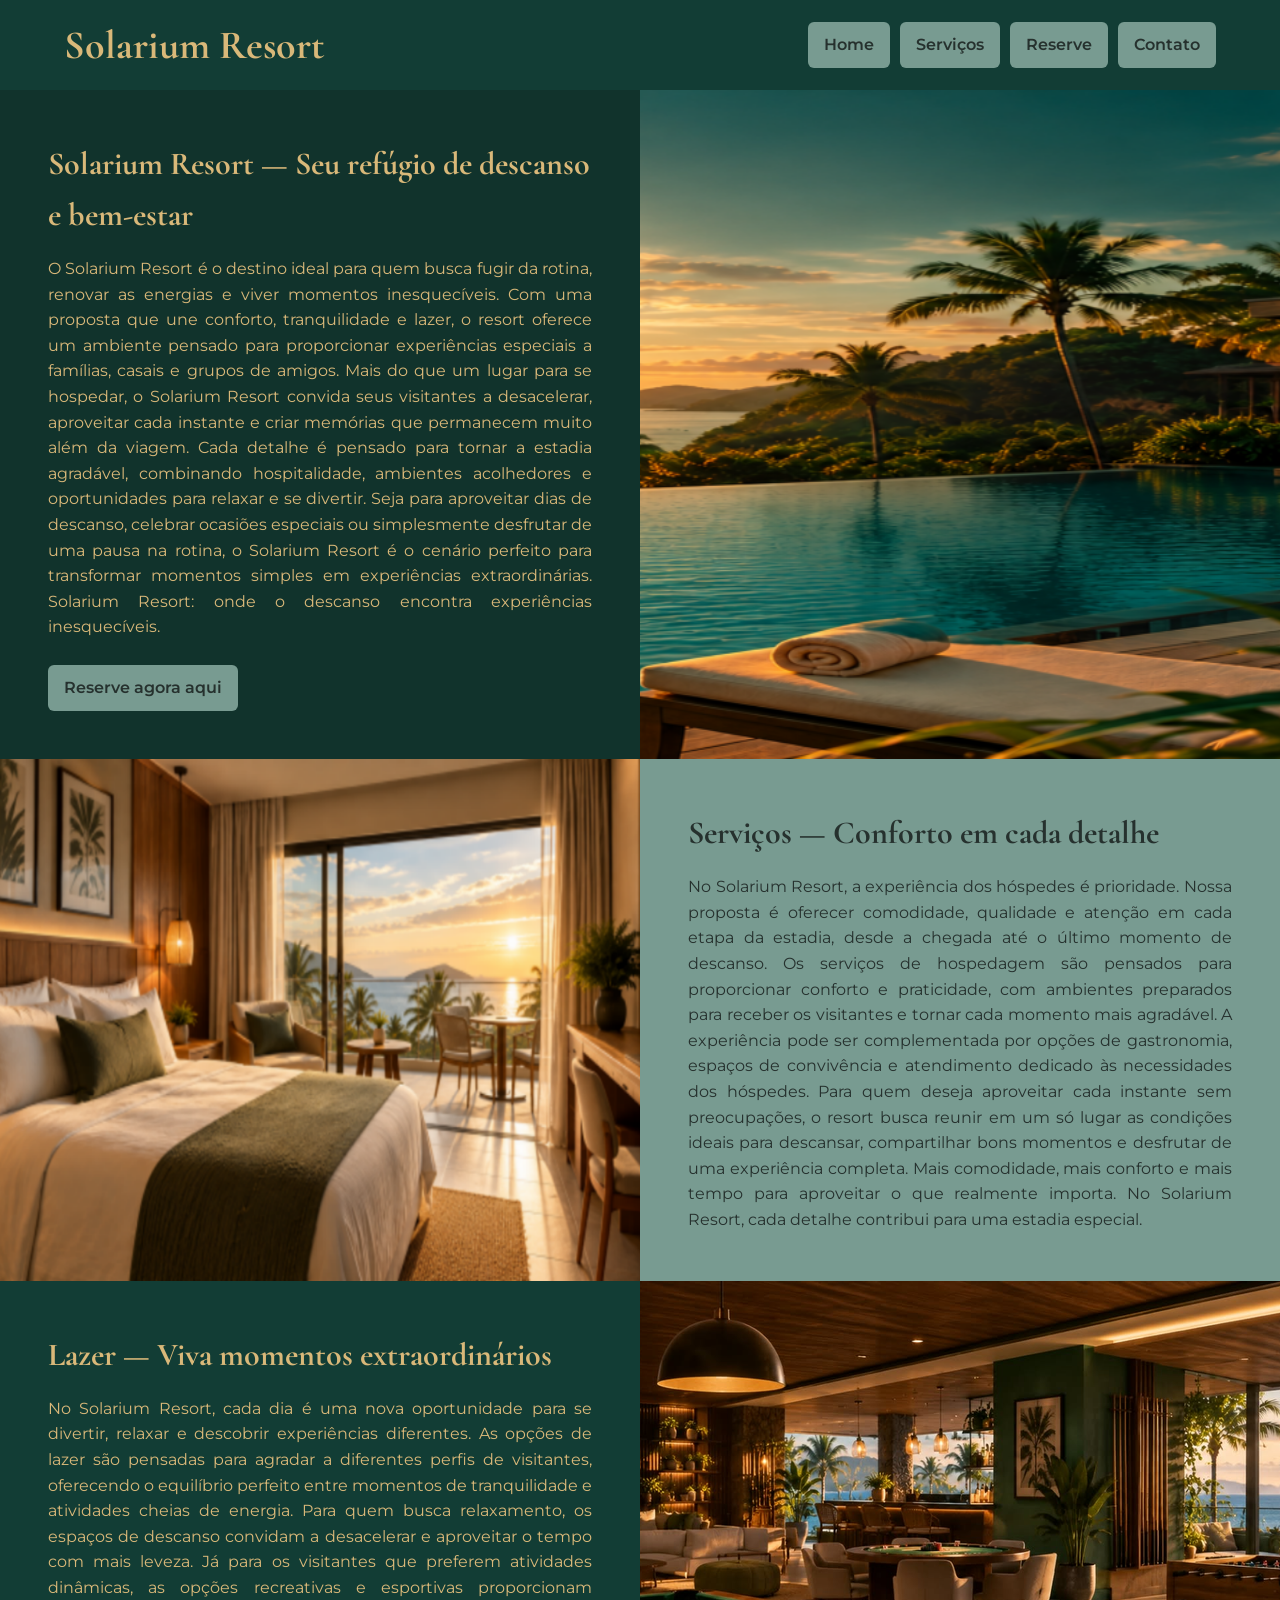
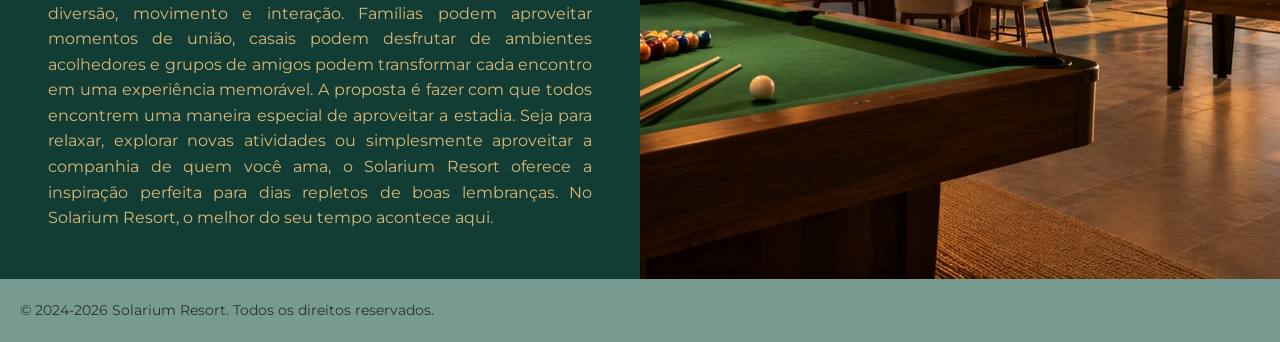
==== commit 1cf0a61f: "Correções da div intro e remoção da class btn" ====
--- a/index.html
+++ b/index.html
@@ -24,7 +24,7 @@
 Mais do que um lugar para se hospedar, o Solarium Resort convida seus visitantes a desacelerar, aproveitar cada instante e criar memórias que permanecem muito além da viagem. Cada detalhe é pensado para tornar a estadia agradável, combinando hospitalidade, ambientes acolhedores e oportunidades para relaxar e se divertir.
 Seja para aproveitar dias de descanso, celebrar ocasiões especiais ou simplesmente desfrutar de uma pausa na rotina, o Solarium Resort é o cenário perfeito para transformar momentos simples em experiências extraordinárias.
 Solarium Resort: onde o descanso encontra experiências inesquecíveis.</p><br>
-          <a class="one" href="reservas.html" class="btn">Reserve agora aqui</a>
+          <a class="one" href="reservas.html">Reserve agora aqui</a>
         </div>
       </section>
 
--- a/style.css
+++ b/style.css
@@ -7,6 +7,7 @@
     --highlight-color: #D9B879;
     --primary-color: #123D35;
     --secondary-color: #789B91;
+    --tertiary-color: #11332c;
     --text-color: #26312E;
     --background-color: #F7F3EA;
     --font-title: 'Cormorant Garamond', serif;
@@ -72,10 +73,11 @@
     transition: 0.2s ease;
 }
 
-/* Botões do menu */
+/* Botões */
 .one {
     background-color: var(--secondary-color);
     color: var(--text-color);
+    position: relative;
 }
 
 .one:hover {
@@ -83,17 +85,20 @@
     color: var(--highlight-color);
 }
 
-/* Botão principal da seção de introdução */
-.btn {
-    margin-top: 5px;
-    padding: 12px 22px;
-    background-color: var(--highlight-color);
-    color: var(--primary-color);
-}
-
-.btn:hover {
-    background-color: var(--primary-color);
-    color: var(--highlight-color);
+.one::after {
+content: "";
+position: absolute;
+left: 50%;
+bottom: 4px;
+width: 0;
+height: 2px;
+background-color: var(--highlight-color);
+transition: width 0.3s ease;
+transform: translateX(-50%);
+}
+
+.one:hover::after {
+width: 70%;
 }
 
 /* Espaçamento padrão das seções informativas */
@@ -106,11 +111,22 @@
 
 /* apresentação do resort */
 .intro {
-  background-image: url('img/imagem_intro.png');
-    background-size: cover;
-    background-position: center;
-    background-repeat: no-repeat;
-    min-height: 400px;
+    min-height: 500px;
+    display: flex;
+    flex-direction: row;
+    background-color: var(--tertiary-color);
+    color: var(--text-color);
+    padding: 0;
+    overflow: hidden;
+}
+
+.intro::after {
+    content: "";
+   flex: 1;
+   background-image: url('img/imagem_intro.png');
+   background-size: cover;
+   background-position: center;
+   background-repeat: no-repeat;
 }
 .intro_text {
     max-width: 50%;
@@ -201,9 +217,7 @@
    background-repeat: no-repeat;
 }
 
-/* ========================================
-   8. SEÇÃO DE RESERVAS
-   ======================================== */
+/* seção de reservas */
 .reservas {
   padding: 40px 5%;
   background-color: var(--background-color);
@@ -222,7 +236,7 @@
   text-align: center;
 }
 
-/* Organiza os campos do formulário */
+/* formulário de reservas */
 .reservas form {
   display: flex;
   flex-direction: column;
@@ -254,6 +268,7 @@
   cursor: pointer;
 }
 
+/* rodapé */
 .footer {
   background-color: var(--secondary-color);
   color: var(--text-color);
@@ -266,6 +281,7 @@
   font-size: 0.9rem;
 }
 
+/* padronização responsividade */
 @media (max-width: 700px) {
   .header {
     flex-direction: column;
